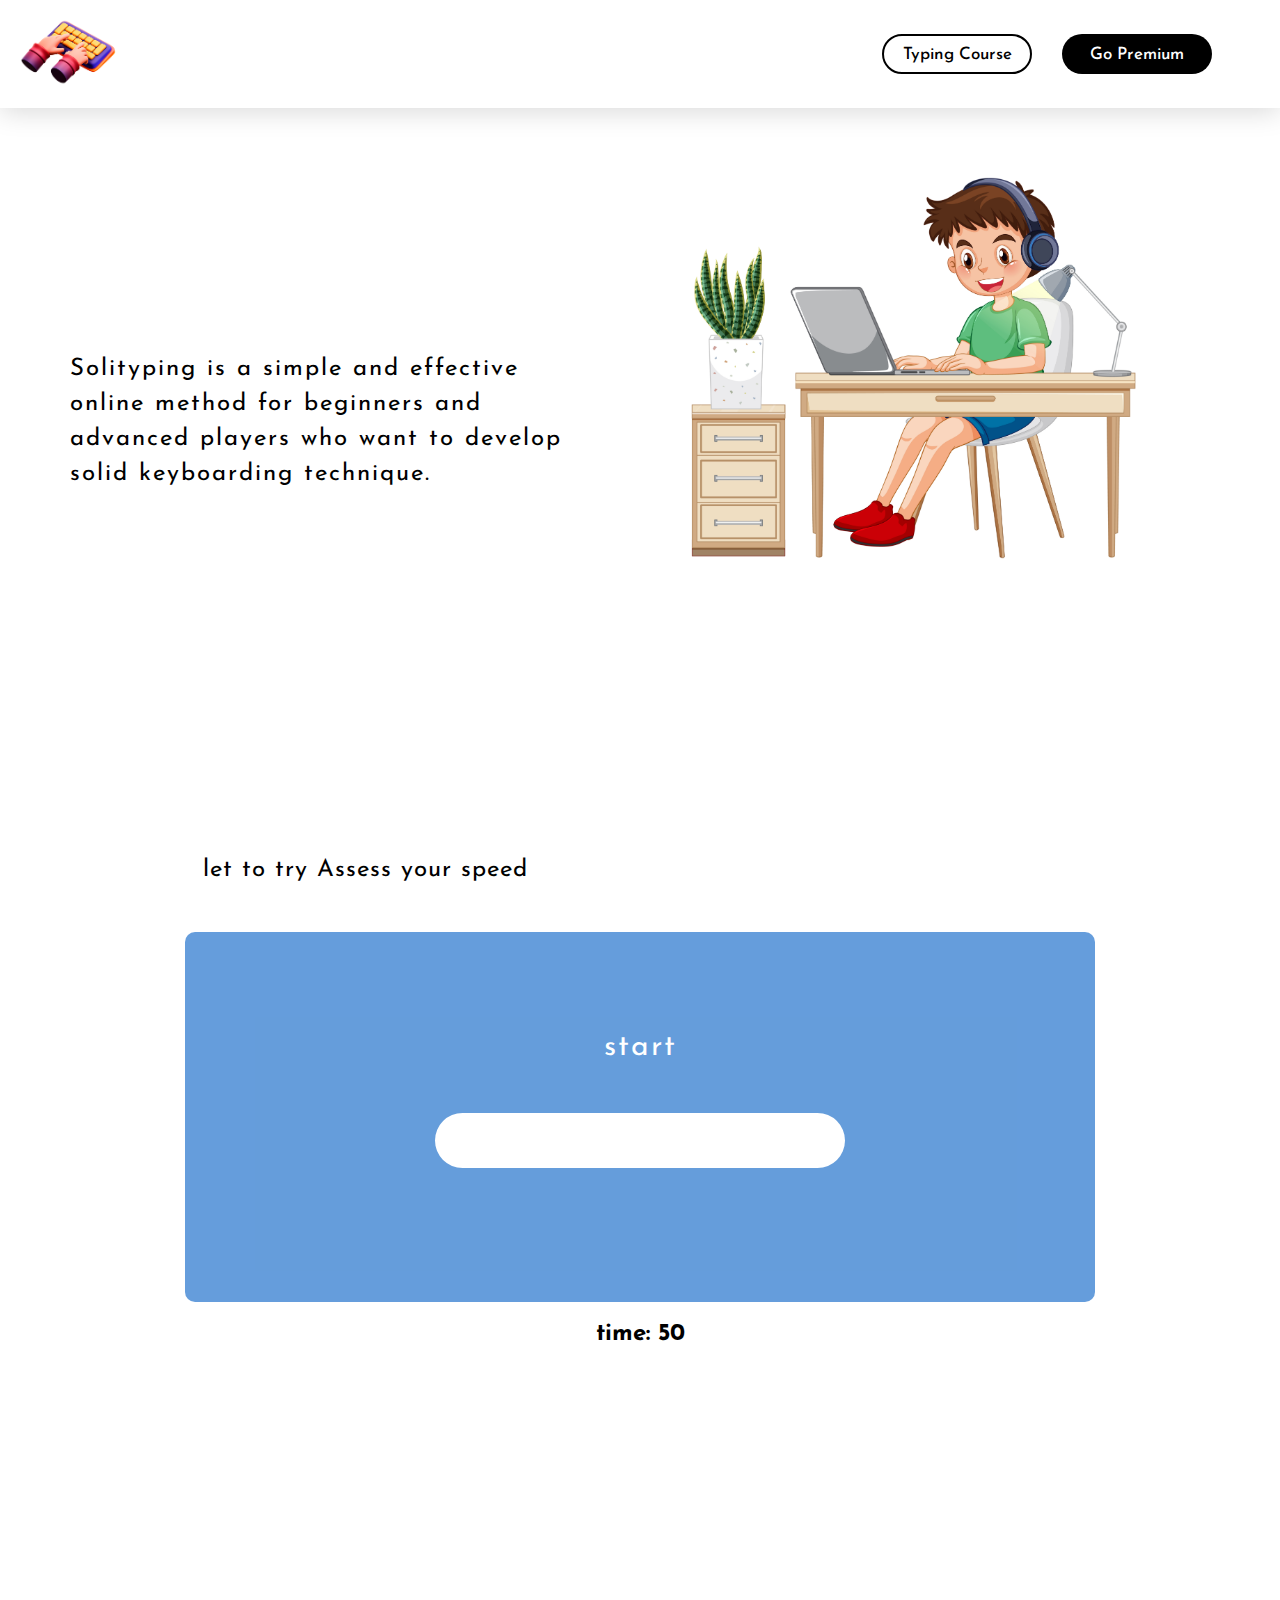
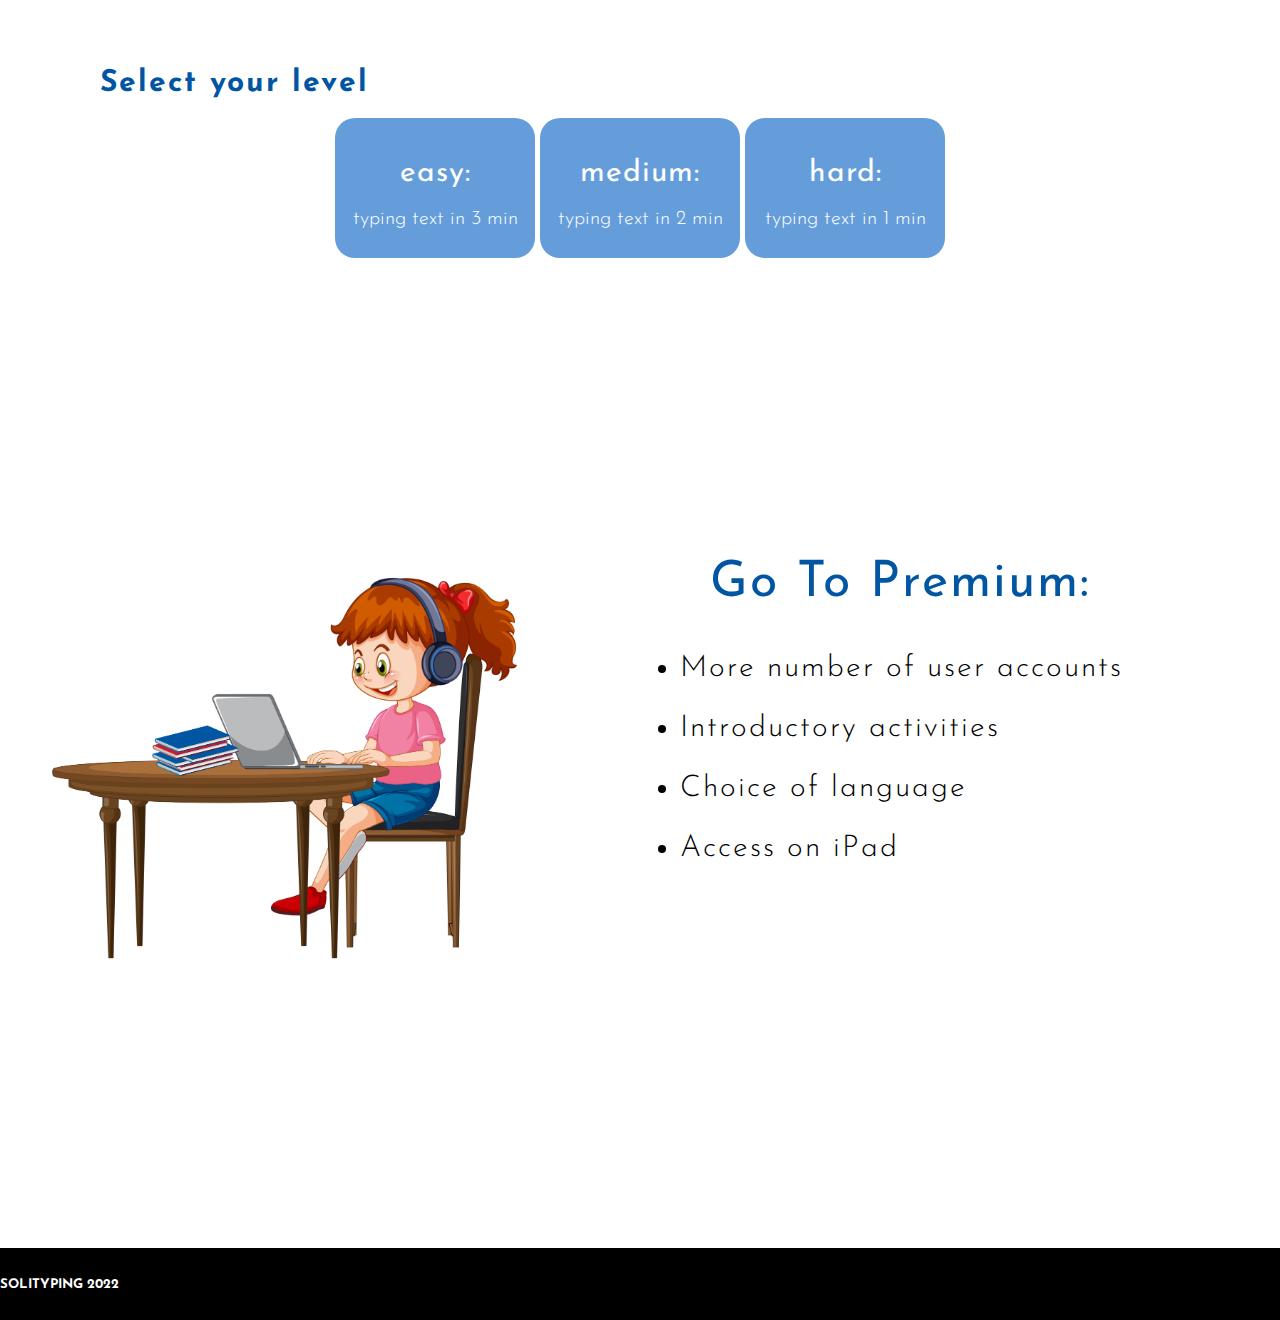
==== Standard-Prototype/index.html @ 205c06ed "reanamed solitap to index.html" ====
<!DOCTYPE html>
<html lang="en">
<head>
    <meta charset="UTF-8">
    <meta http-equiv="X-UA-Compatible" content="IE=edge">
    <meta name="viewport" content="width=device-width, initial-scale=1.0">
    <link rel="icon" href="images/Union.png">
    <link rel="stylesheet" href="https://cdnjs.cloudflare.com/ajax/libs/font-awesome/6.2.0/css/all.min.css" integrity="sha512-xh6O/CkQoPOWDdYTDqeRdPCVd1SpvCA9XXcUnZS2FmJNp1coAFzvtCN9BmamE+4aHK8yyUHUSCcJHgXloTyT2A==" crossorigin="anonymous" referrerpolicy="no-referrer" />
    <link rel="stylesheet" href="homePage.css">
    <title>solitap</title>
</head>
<body>
    

    <nav class="navBar">
        <div class="imgLogo">
        <img src="images/Soli typingLogo.png" alt="" class="logo">
        </div>
        <div class="offre">
            <button class="offreButton typingCourse">Typing Course</button>
            <button class="offreButton">Go Premium</button>
        </div>
    </nav>


    <header class="header">
        <div class="headerContainer">
            <div class="leftDiv">
                <h2 class="headerContainerText">Solityping is a simple and effective online method for beginners and advanced players who want to develop solid keyboarding technique.</h2>
            </div>
            <div class="rightDiv">
                <img src="images/nrum_xz40_220905.jpg" alt="" class="headerContainerImg">
            </div>
        </div>
    </header>


    <main class="main">
        <div class="mainTitle">
            <h2 class="firstTitle"> let to try  Assess your speed</h3>
        </div>
        <div class="test">
            <div class="tryTest">
                <p class="testText" id="testText"></p>
                <input type="text" class="inputTest" id="inputTest">
            </div>
            <div class="errorAndScore">
                <h2 class="timeTitle" id="time">time: <span class="time">50</span></h2>
                
            </div>
        </div>
    </main>


    <main class="level">
        <div class="mainLevel">
            <h2 class="selectLevel">Select your level</h2>
            <div class="levelDiv">
                <form action="game.php" method="POST">
                <button class="levelButton" id="easy">
                <div class="levelName">
                    <h4 class="Name">easy:</h4>
                    <p class="descriptionLevel">typing text in 3 min</p>
                </div>
            </button>

            
                <button class="levelButton" id="">
                    <div class="levelName">
                        <h4 class="Name">medium:</h4>
                        <p class="descriptionLevel">typing text in 2 min</p>
                    </div>
                </button>
    
                <button class="levelButton">
                    <div class="levelName">
                        <h4 class="Name">hard:</h4>
                        <p class="descriptionLevel">typing text in 1 min</p>
                    </div>
    
                </button>
            </form>
            </div>
        </div>
    </main>
    <main class="premium">
        <div class="premiumDiv">
            <div class="leftDiv">
                <img src="images/hg62_m9tu_220905.jpg" alt="" class="leftDivImg">
            </div>
            <div class="rightDiv">
                <h2 class="premiumTeitle"> Go To Premium:</h2>
                <ul class="listPremium">
                    <li class="listItem">More number of user accounts</li>
                    <li class="listItem">Introductory activities</li>
                    <li class="listItem">Choice of language</li>
                    <li class="listItem">Access on iPad</li>
                </ul>
            </div>
        </div>
    </main>

    <footer class="footer">
        <div class="footerDiv">
            <h5 class="copieright">SOLITYPING 2022</h5>
        </div>
        <div class="socialMedia">
            <i class="fa-brands fa-facebook"></i>
            <i class="fa-brands fa-instagram"></i>
            <i class="fa-brands fa-whatsapp"></i>
        </div>
    </footer>



    <script src="test.js"></script>

</body>
</html>
---- Standard-Prototype/homePage.css ----
@import url('https://fonts.googleapis.com/css2?family=Josefin+Sans:wght@300;400;700&display=swap');

*{
    margin: 0px;
    padding: 0px;
    font-family: 'Josefin Sans', sans-serif;
    text-decoration: none;
}


.navBar{
    display: flex;
    height: 12vh;
    width: 100%;
    align-items: center;
    background: #FFFFFF;
    box-shadow: 0px 4px 25px rgb(0 0 0 / 15%);
    margin-bottom: 60px;
}


.imgLogo{
    width: 60%;
    padding: 20px;
}


.logo{
    height: 100px;
}
.offre{
    display: flex;
    width: 40%;
    justify-content: center;
}

.offreButton{
    width: 150px;
    height:40px;
    border-radius: 40px;
    border: none;
    margin-left: 30px;
    text-align: center;
    font-size: 17px;
    font-weight: 500;
    background-color: black;
    color: white;
    cursor: pointer;
    padding: 10px;
}


.typingCourse{
    background-color: white;
    border: solid 2px;
    color: black;
}
.offreButton:hover{
    background-color: white;
    color: black;
    border: 2px solid;
}

.typingCourse:hover{
    color: white;
    background-color: black;
}

.header{
    display: flex;
    width: 100%;
    height: 70vh;
    margin-bottom: 60px;
}

.headerContainer{
    display: flex;
    width: 100%;
}

.leftDiv{
    display: flex;
    width: 60%;
    text-align: center;
}
.headerContainerText{
    text-align: start;
    line-height: 35px;
    max-width: 500px;
    margin: 16vh 30px;
    font-weight: 400;
    letter-spacing: 2px;
}

.rightDiv{
    width: 20%;
}

.headerContainerImg{
    height: 400px;
}


.main{
    display: block;
    height: 70vh;
    margin-bottom: 20vh;
}

.firstTitle{
    text-align: center;
    margin: 50px 30px;
    max-width: 670px;
    font-weight: 400;
    letter-spacing: 1px;
}


.test{
    display: grid;
    place-items: center;
}

.tryTest{
    text-align: center;
    display: block;
    background-color: #3A82D2;
    opacity: 78%;
    color: white;
    height: 30vh;
    width: 90vh;
    border-radius: 10px;
    padding: 50px;
    margin-bottom: 20px;
}


.testText{
    font-size: 30px;
    font-weight: 400;
    letter-spacing: 2px;
    padding: 50px;
}


.inputTest{
    height: 45px;
    width: 400px;
    border-radius: 30px;
    border: none;
    padding: 5px;
    text-align: center;
}


.errorAndScore{
    width: 50%;
    display: flex;
    justify-content: space-around;
}


.level{
    height: 70%;
    display: grid;
    place-items: center;
}


.mainLevel{
    width: 120vh;
}

.selectLevel{
    display: inline-block;
    max-width: 300px;
    height: 50px;
    color: #0056A3;
    font-size: 30px;
    letter-spacing: 2px;

}

.levelDiv{
    display: flex;
    justify-content: space-around;
}

.levelButton{
    background: none;
    border: none;
    cursor: pointer;
}

.levelName{
    width: 200px;
    height: 120px;
    border-radius: 20px;
    background-color: #3A82D2;
    opacity: 78%;
    color: white;
    text-align: center;
    padding-top: 20px;
}

.Name{
    font-size: 30px;
    letter-spacing: 1px;
    font-weight: 400;
    margin: 20px;
}


.descriptionLevel{
    font-weight: 300;
    font-size: 20px;
}


.premium{
    height: 70vh;
    margin: 30vh 0px 10vh;
}

.premiumDiv{
    display: flex;
    width: 100%;
}

.leftDiv{
    width: 50%;
    margin: 40px;
}

.rightDiv{
    width: 50%;
    align-items: center;
}

.premiumTeitle{
    color: #0056A3;
    font-size: 50px;
    font-weight: 400;
    letter-spacing: 2px;
    margin: 30px;
}

.listPremium{
    font-size: 30px;
    font-weight: 300;
    letter-spacing: 2px;
    line-height: 60px;
}

.leftDivImg{
    height: 400px;
}



.footer{
    width: 100%;
    background-color: #000000;
    color: white;
    height: 8vh;
    display: flex;
    justify-content: space-between;
    align-items: center;
}

.footerDiv{
    width: 90%;
}

.socialMedia{
    width: 15%;
}

.fa-brands{
    margin-left: 15px;
    font-size: 25px;
}
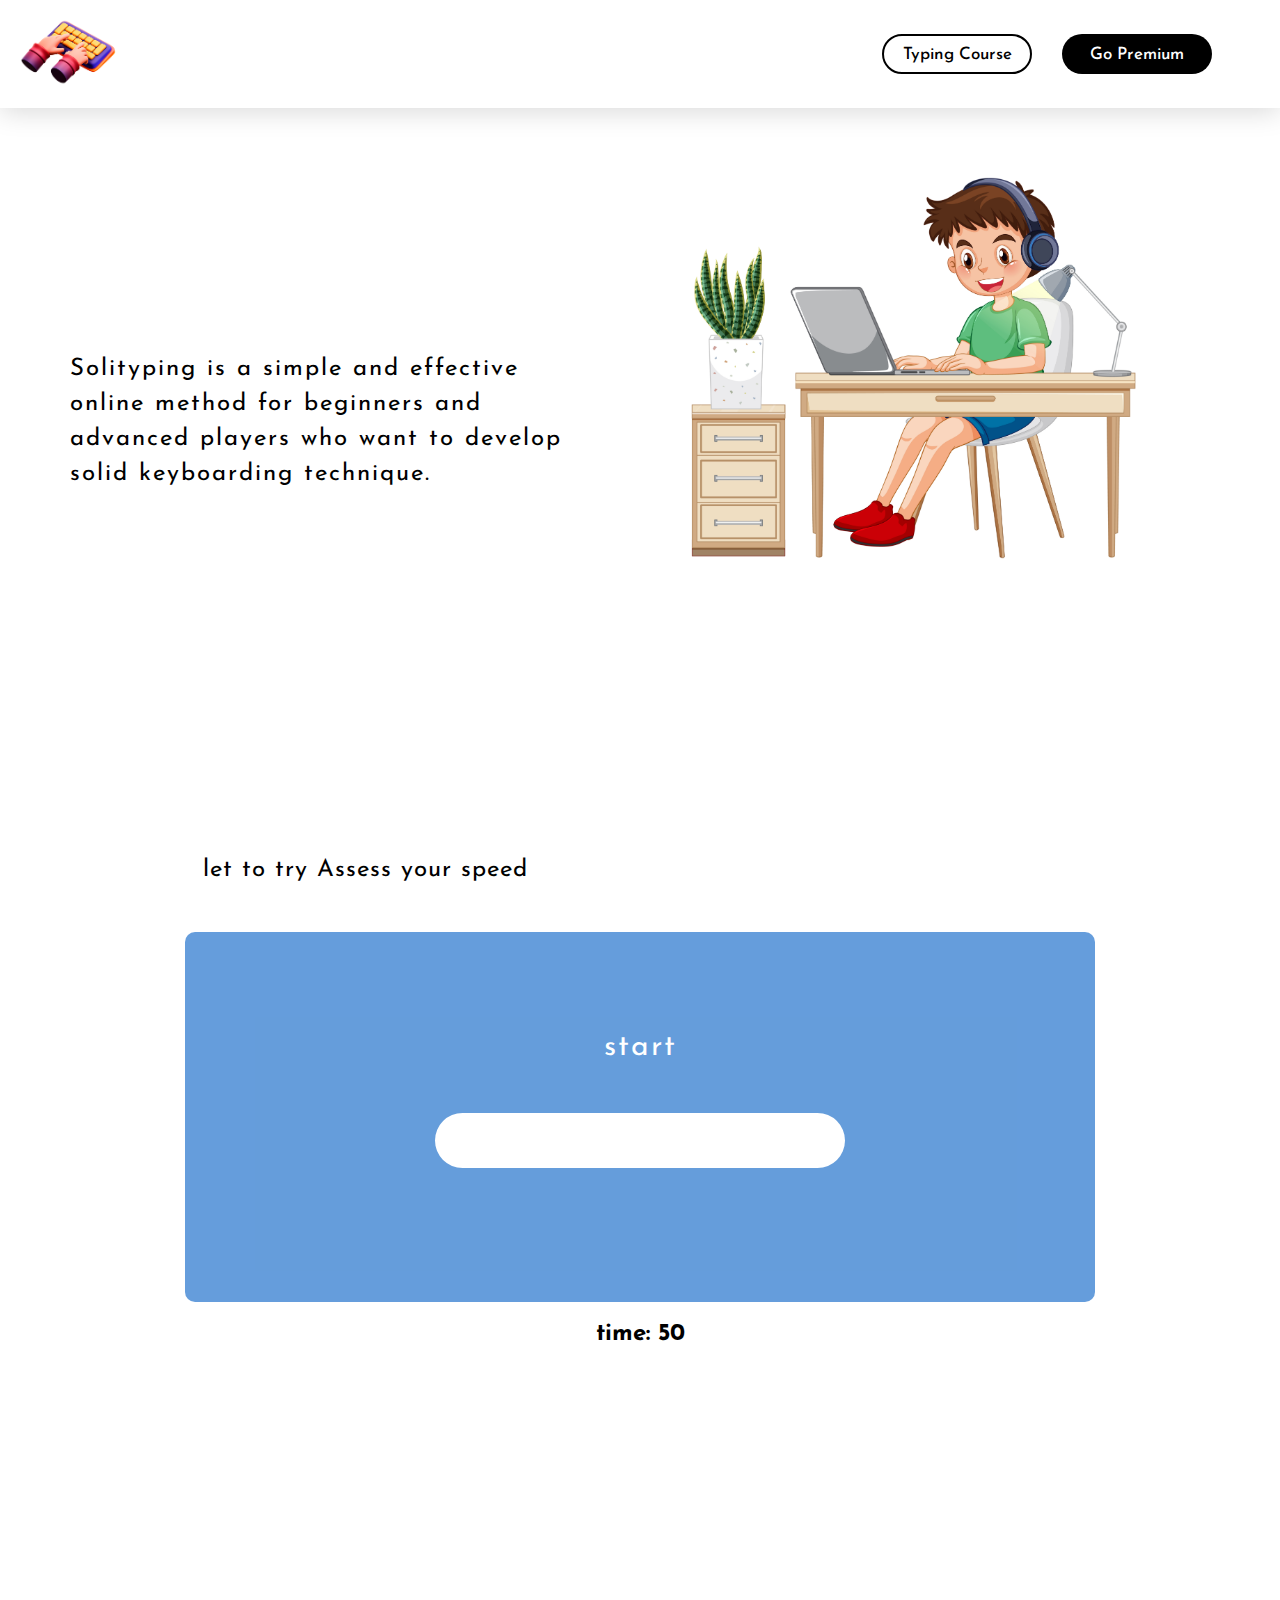
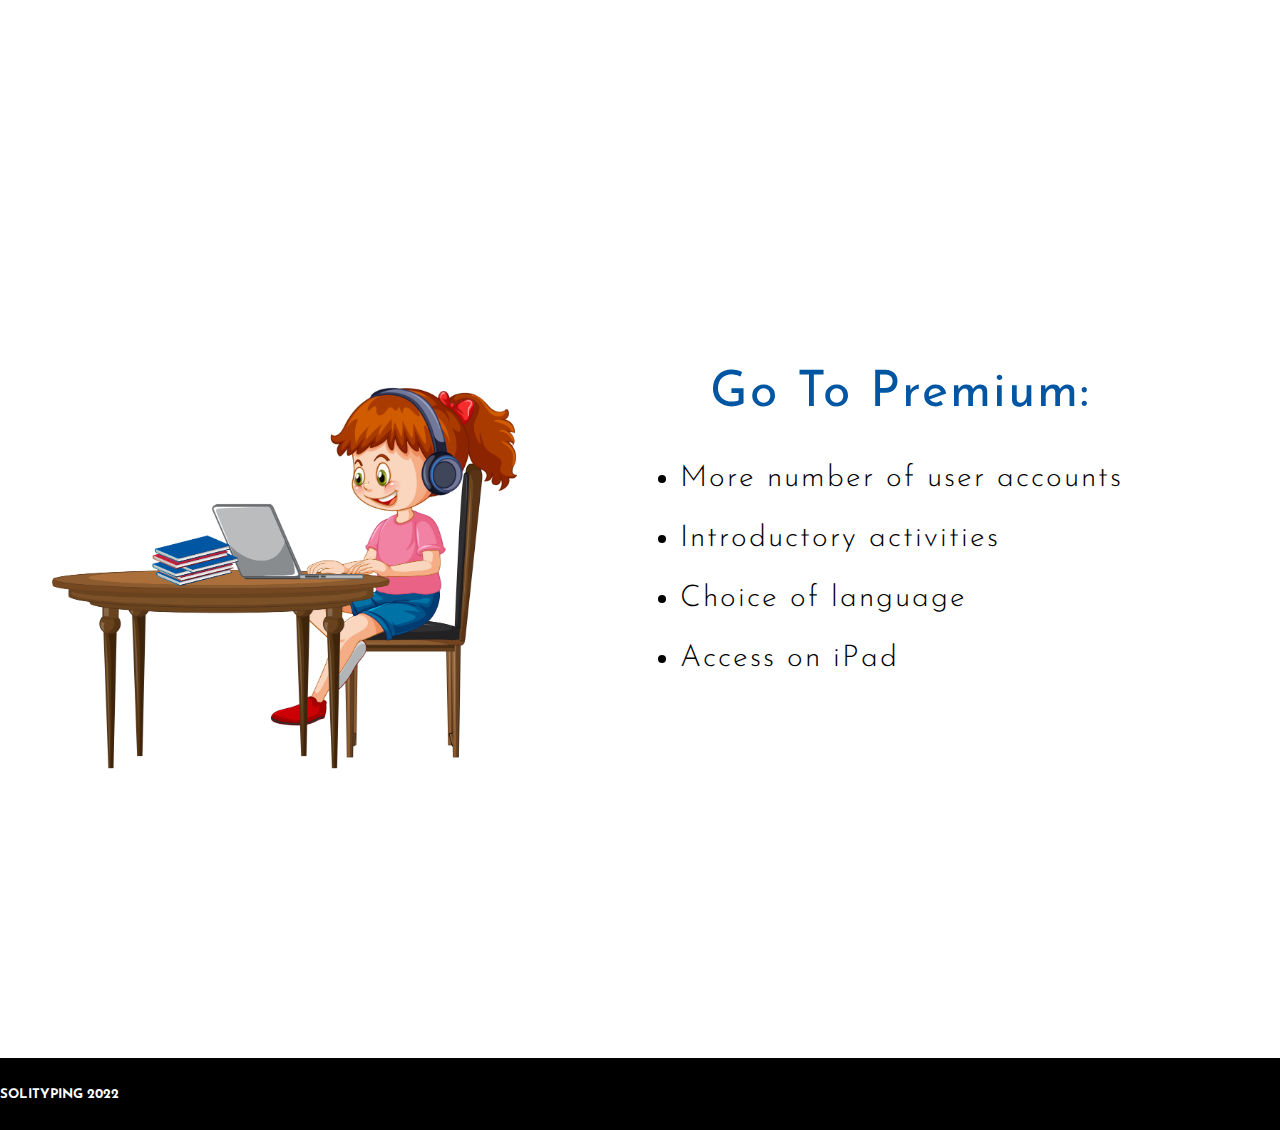
==== commit 86292e2e: "push" ====
--- a/Standard-Prototype/index.html
+++ b/Standard-Prototype/index.html
@@ -53,7 +53,7 @@
 
 
     <main class="level">
-        <div class="mainLevel">
+        <div class="mainLevel" id="mainLevel">
             <h2 class="selectLevel">Select your level</h2>
             <div class="levelDiv">
                 <form action="game.php" method="POST">
--- a/Standard-Prototype/homePage.css
+++ b/Standard-Prototype/homePage.css
@@ -169,6 +169,10 @@
 
 .mainLevel{
     width: 120vh;
+    display: none;
+}
+.active{
+    display: block;
 }
 
 .selectLevel{
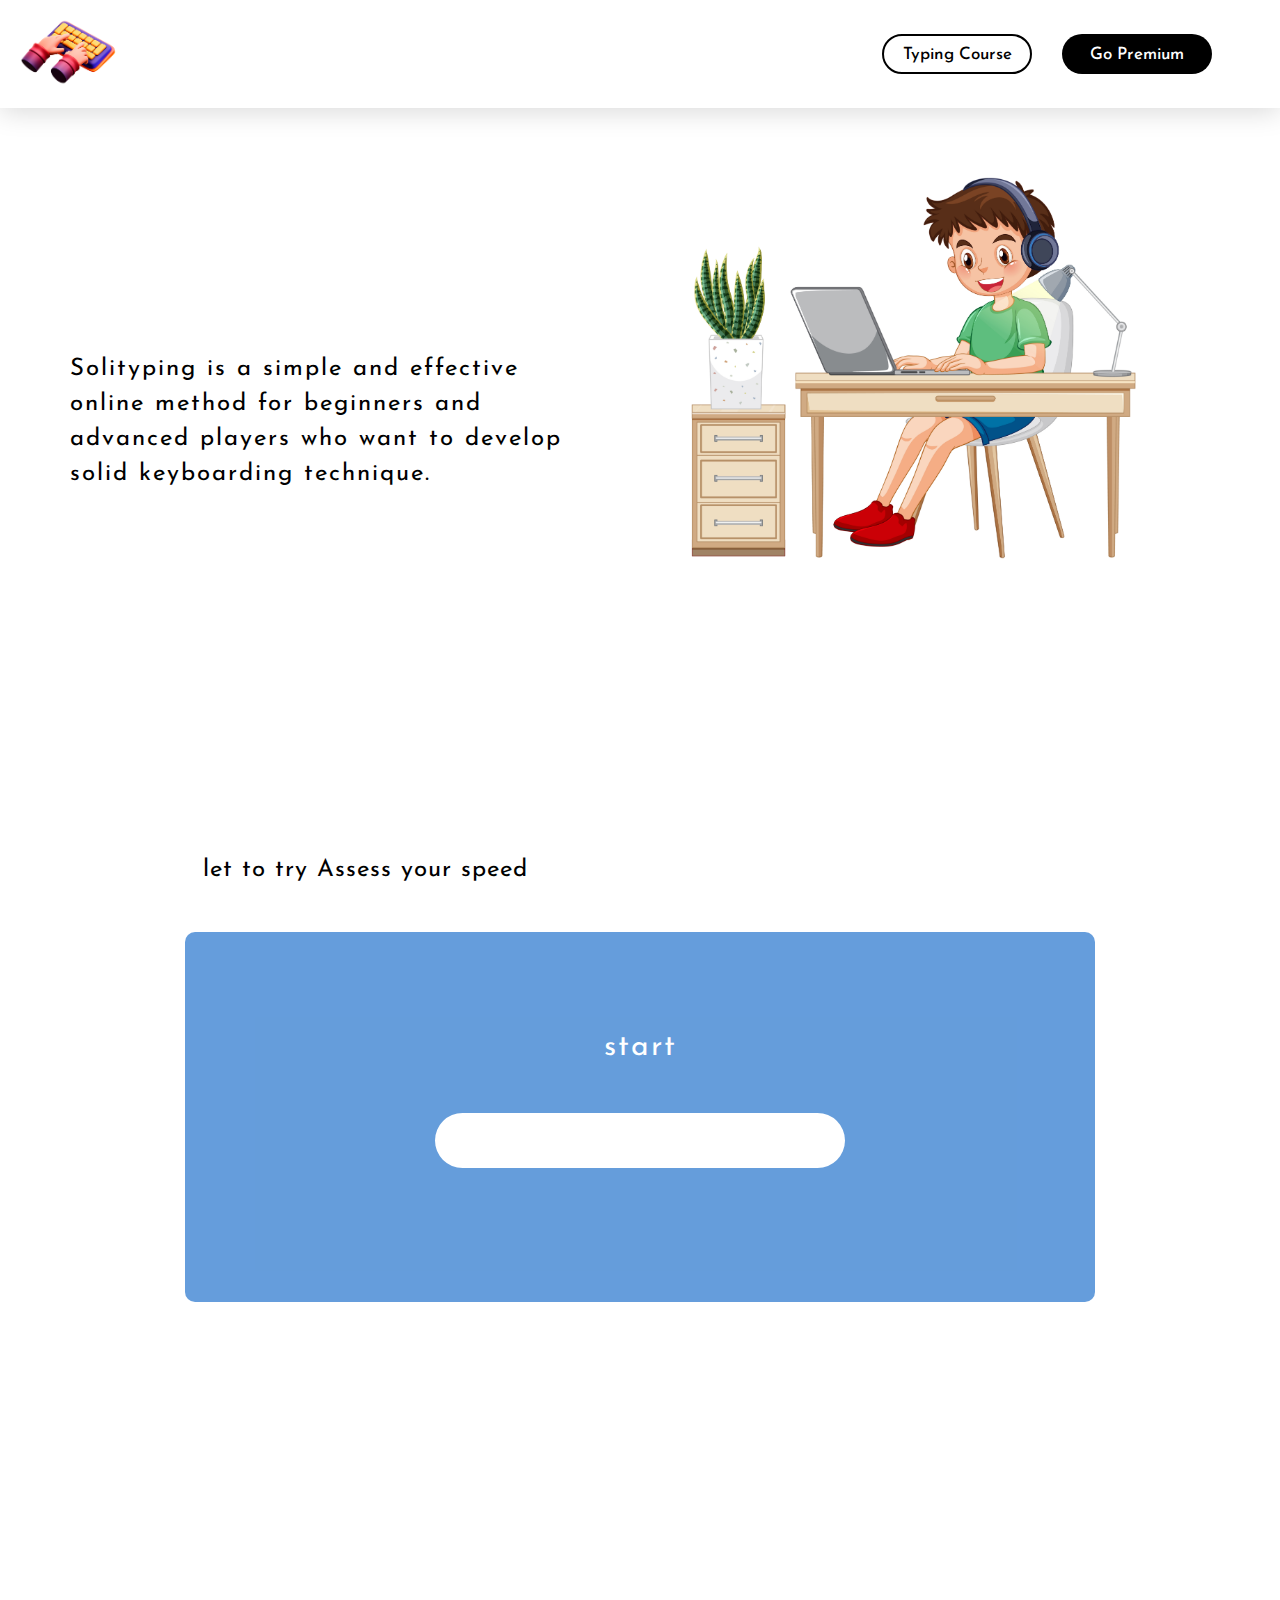
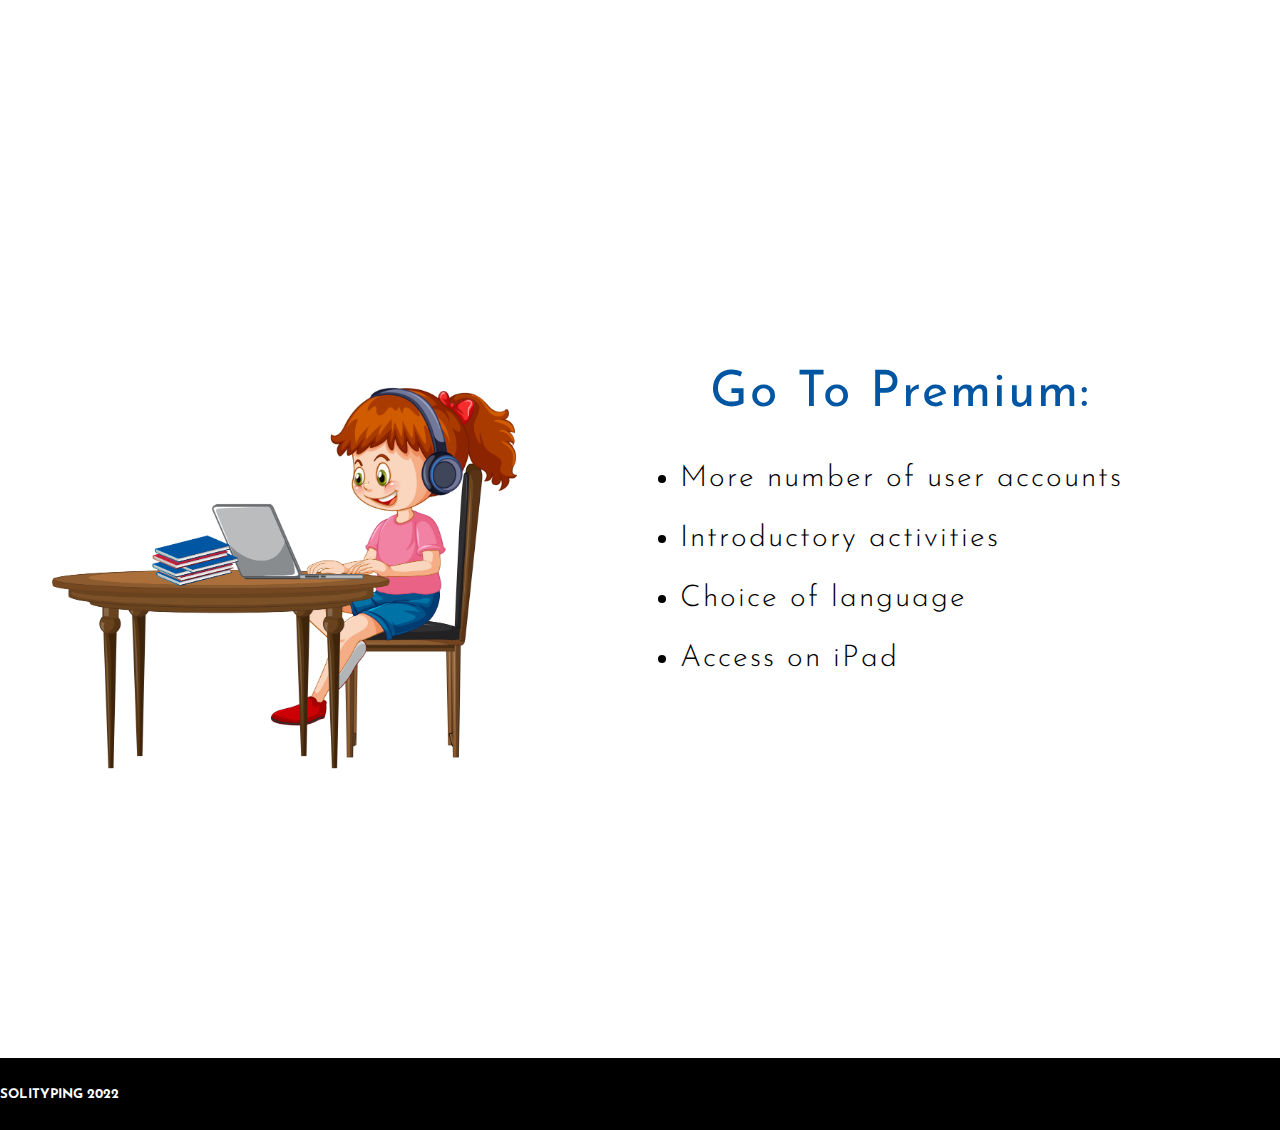
==== commit 7a297c07: "Merge branch 'main' of https://github.com/ZobairSoodi/minihackathon-2022" ====
--- a/Standard-Prototype/index.html
+++ b/Standard-Prototype/index.html
@@ -44,10 +44,6 @@
                 <p class="testText" id="testText"></p>
                 <input type="text" class="inputTest" id="inputTest">
             </div>
-            <div class="errorAndScore">
-                <h2 class="timeTitle" id="time">time: <span class="time">50</span></h2>
-                
-            </div>
         </div>
     </main>
 
@@ -57,7 +53,7 @@
             <h2 class="selectLevel">Select your level</h2>
             <div class="levelDiv">
                 <form action="game.php" method="POST">
-                <button class="levelButton" id="easy">
+                <button class="levelButton" id="easy" name="easy">
                 <div class="levelName">
                     <h4 class="Name">easy:</h4>
                     <p class="descriptionLevel">typing text in 3 min</p>
@@ -65,14 +61,14 @@
             </button>
 
             
-                <button class="levelButton" id="">
+                <button class="levelButton" id="" name="normal">
                     <div class="levelName">
                         <h4 class="Name">medium:</h4>
                         <p class="descriptionLevel">typing text in 2 min</p>
                     </div>
                 </button>
     
-                <button class="levelButton">
+                <button class="levelButton" name="hard">
                     <div class="levelName">
                         <h4 class="Name">hard:</h4>
                         <p class="descriptionLevel">typing text in 1 min</p>
